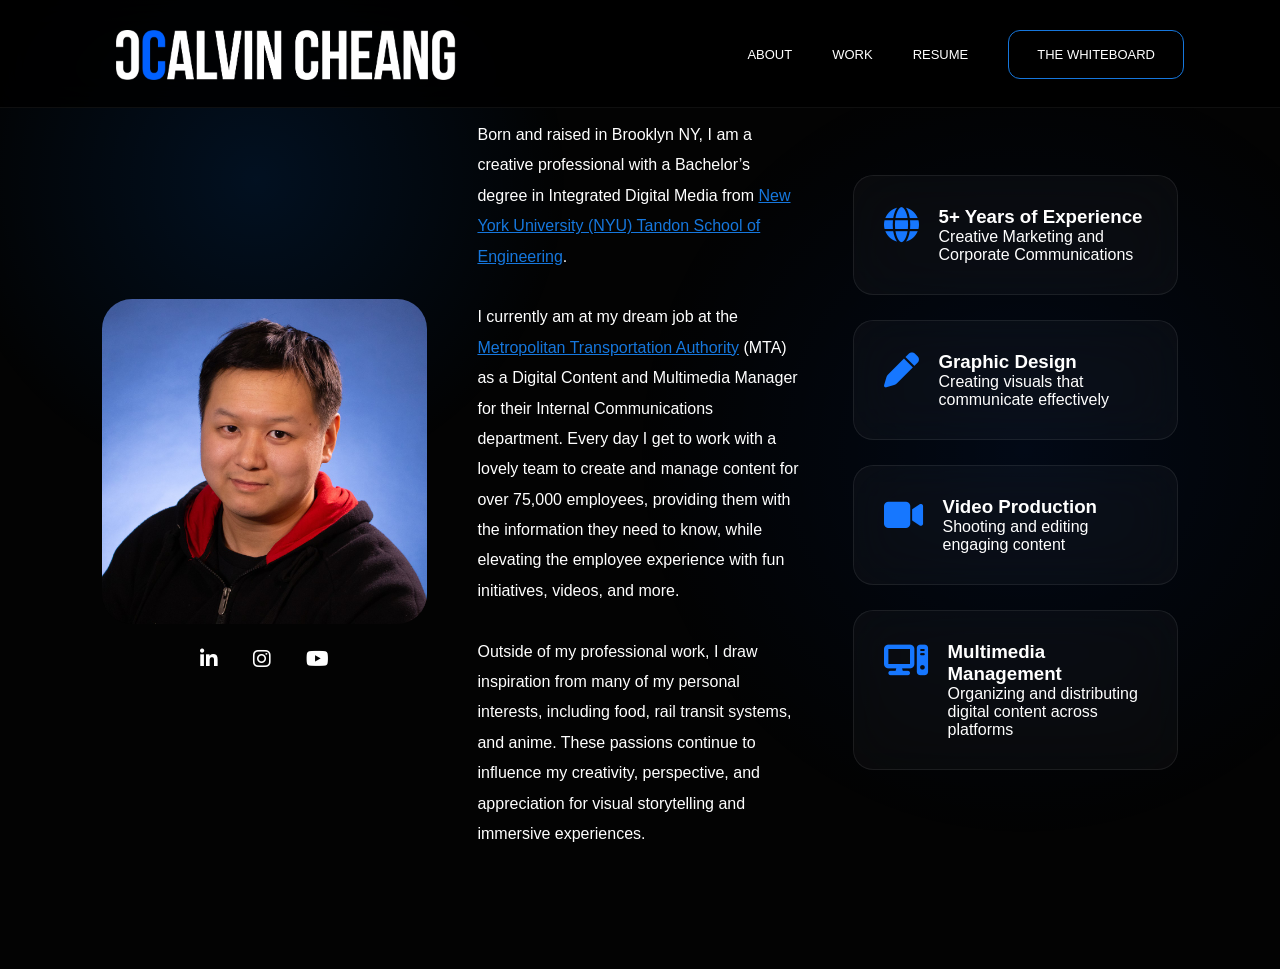
==== about.html @ fa3b91a0 "Add files via upload" ====
<!DOCTYPE html>
<html lang="en">

<meta charset="UTF-8">
<meta name="viewport" content="width=device-width, initial-scale=1.0">

<title>Calvin Cheang</title>

<link rel="preconnect" href="https://fonts.googleapis.com">
<link rel="preconnect" href="https://fonts.gstatic.com" crossorigin>

<link href="https://fonts.googleapis.com/css2?family=Inter:wght@300;400;500;600;700;800&display=swap" rel="stylesheet">

<link
rel="stylesheet"
href="https://cdnjs.cloudflare.com/ajax/libs/font-awesome/6.6.0/css/all.min.css">

<link rel="stylesheet" href="css/style.css">

</head>

<body>

<!-- NAVBAR -->

<header>

<nav>

<div class="logo">
<a href="index.html">
<img src="images/logo long one line transparent.png" class="logo-img"></a>
</div>

<ul>
<li><a href="#about">ABOUT</a></li>
<li><a href="index.html#work">WORK</a></li>
<li><a href="https://drive.google.com/file/d/11ICOUHu10JlSeJQA3CFeK5oZ6VXrpo0Y/view" target="_blank">RESUME</a></li>
<li><a href="#contact" class="nav-btn">THE WHITEBOARD</a></li>
</ul>

<div class="menu-btn">
    <i class="fa-solid fa-bars"></i>
</div>

</nav>

</header>

<section class="about" id="about">
    <div class="about-image">
        <img src="images/IMG_2736-Edit.jpg" alt="Profile">

	<div class="socials-about">
		<a href="https://www.linkedin.com/in/calvincheang" target="_blank"><i class="fa-brands fa-linkedin-in"></i></a>
		<a href="https://www.instagram.com/whiteboardproductions/" target="_blank"><i class="fa-brands fa-instagram"></i></a>
		<a href="https://www.youtube.com/@calv011" target="_blank"><i class="fa-brands fa-youtube"></i></a>
	</div>

    </div>
    <div class="about-content">
        <p>
        Born and raised in Brooklyn NY, I am a creative professional with a Bachelor’s degree in Integrated Digital Media 
	from <a href="https://engineering.nyu.edu/academics/programs/integrated-design-media-bs" class="keep-blue" target="_blank">
	New York University (NYU) Tandon School of Engineering</a>.<br><br>
	I currently am at my dream job at the <a href="https://www.mta.info/" class="keep-blue" target="_blank">Metropolitan Transportation Authority</a> (MTA)
	as a Digital Content and Multimedia Manager for their Internal Communications department. Every day I get to work with a lovely team to 
	create and manage content for over 75,000 employees, providing them with the information they need to know, while elevating the 
	employee experience with fun initiatives, videos, and more.<br><br>
	Outside of my professional work, I draw inspiration from many of my personal interests, including food, rail transit systems, and 
	anime. These passions continue to influence my creativity, perspective, and appreciation for visual storytelling and immersive experiences.
        </p>
    </div>
    <div class="about-services">
        <div class="glass-card">
            <div class="icon">
                <i class="fa-solid fa-globe"></i>
            </div>
            <div>
                <h3>5+ Years of Experience</h3>
                <p>
                    Creative Marketing and Corporate Communications
                </p>
            </div>
        </div>
        <div class="glass-card">
            <div class="icon">
                <i class="fa-solid fa-pen"></i>
            </div>
            <div>
                <h3>Graphic Design</h3>
                <p>
                    Creating visuals that communicate effectively
                </p>
            </div>
        </div>
        <div class="glass-card">
            <div class="icon">
                <i class="fa-solid fa-video"></i>
            </div>
            <div>
                <h3>Video Production</h3>
                <p>
                    Shooting and editing engaging content
                </p>
            </div>
        </div>
        <div class="glass-card">
            <div class="icon">
                <i class="fa-solid fa-computer"></i>
            </div>
            <div>
                <h3>Multimedia Management</h3>
                <p>
                    Organizing and distributing digital content across platforms
                </p>
            </div>
        </div>
    </div>
</section>


</html>
---- css/style.css ----
*{
margin:0;
padding:0;
box-sizing:border-box;
}

html{
scroll-behavior:smooth;
}

body{
font-family:'Proxima Nova',sans-serif;
background:#030303;
color:white;
overflow-x:hidden;
}

body::before{
content:"";
position:fixed;
inset:0;

background:
radial-gradient(circle at 20% 20%,rgba(0,119,255,.12),transparent 25%),
radial-gradient(circle at 80% 50%,rgba(0,90,255,.08),transparent 35%);

z-index:-2;
animation:glow 12s infinite alternate;
}

@keyframes glow{

from{
transform:translateY(0);
}

to{
transform:translateY(-60px);
}

}

/* NAVBAR */

header{
position:fixed;
width:100%;
z-index:1000;
background:rgba(0,0,0,.85);
backdrop-filter:blur(20px);
border-bottom:1px solid rgba(255,255,255,.06);
}

nav{
width:85%;
height:90%;
margin:auto;

display:flex;
justify-content:space-between;
align-items:center;
}

.logo{
font-family:'Proxima Nova',sans-serif;
font-size:28px;
font-weight:800;
}

.logo span{
color:#1677dd;
}

.logo-img{
padding-top:10px;
max-height:100px;
}

nav ul{
display:flex;
list-style:none;
gap:40px;
}

nav a{
text-decoration:none;
color:white;
font-size:13px;
font-weight:500;
transition:.3s;
}

nav a:hover{
color:#1677dd;
}

.nav-btn{
padding:16px 28px;
border:1px solid #1677dd;
border-radius:12px;
}

/* HERO */

.hero{
min-height:100svh;
position:relative;
display:flex;
align-items:center;
padding-left:0;
}

.bg-video{
position:absolute;
width:100%;
height:100%;
object-fit:cover;
z-index:-3;
}

.bg-overlay{
position:absolute;
inset:0;
background:rgba(0,0,0,.75);
z-index:-2;
}

.hero-content{
max-width:60%;
padding-left: 150px;
padding-top: 3%;
}

.subtitle{
letter-spacing:6px;
font-size:14px;
color:#1677dd;
margin-bottom:30px;
}

.hero h1{
font-size:clamp(2.5rem,8vw,6rem);
font-weight:800;
line-height:1.05;
margin-bottom:30px;
}


.hero p{
    font-size:clamp(1rem,2vw,1.25rem);
}

.hero span{
color:#1677dd;
}

.description{
font-size:20px;
color:#b8b8b8;
max-width:650px;
margin-bottom:50px;
line-height:1.8;
}

.hero-buttons{
display:flex;
gap:25px;
align-items:center;
}

.primary-btn{
background:#1677dd;
padding:20px 32px;
border-radius:12px;
color:white;
font-weight:600;
text-decoration:none;
}

.primary-btn i{
margin-left:15px;
}

.secondary-btn{
display:flex;
align-items:center;
gap:15px;
color:white;
text-decoration:none;
}

.secondary-btn i{
font-size:22px;
}

/* SOCIALS */

.socials{
position:absolute;
left:40px;
top:50%;
transform:translateY(-50%);

display:flex;
flex-direction:column;
gap:35px;
}

.socials a{
color:white;
font-size:20px;
transition:.3s;
}

.socials a:hover{
color:#1677dd;
}

.socials-about{
display:flex;
justify-content:center;
padding-top: 20px;
flex-direction:row;
gap:35px;
}

.socials-about a{
color:white;
font-size:20px;
transition:.3s;
}

.socials-about a:hover{
color:#1677dd;
}

/* SCROLL */

.scroll-down{
position:absolute;
bottom:40px;
left:50%;
transform:translateX(-50%);
text-align:center;
color:#fff;
}

.scroll-down p{
font-size:12px;
letter-spacing:2px;
margin-top:15px;
}

.about{
padding:120px 8%;
display:grid;
grid-template-columns:1fr 1fr 1fr;
gap:50px;
align-items:center;
}

.about-image{
position:relative;
}

.about-image img{
width:100%;
border-radius:30px;
}

.experience-card{
position:absolute;
bottom:20px;
right:-40px;
background:rgba(255,255,255,.05);
backdrop-filter:blur(20px);
padding:25px;
border-radius:20px;
border:1px solid rgba(255,255,255,.1);
}

.about-content h2{
font-size:55px;
margin-bottom:25px;
}

.about-content span{
color:#1677dd;
}

.about-content p{
color:#fff;
line-height:1.9;
}

.section-subtitle{
letter-spacing:1px;
color:#1677dd;
margin-bottom:20px;
}

.glass-card{
display:flex;
gap:20px;
padding:30px;
margin-bottom:25px;

background:rgba(255,255,255,.03);

backdrop-filter:blur(25px);

border:1px solid rgba(255,255,255,.08);

border-radius:20px;

transition:.4s;
}

.glass-card:hover{
border-color:#1677ff;
transform:translateY(-5px);
}

.icon{
font-size:35px;
color:#1677ff;
}

#services{
padding:100px 8%;
}

.section-title{
text-align:center;
margin-bottom:80px;
}

.section-title p{
letter-spacing:5px;
color:#1677ff;
}

.section-title h2{
font-size:55px;
}

.services-grid{
display:grid;
grid-template-columns:repeat(4,1fr);
gap:30px;
}

.service-card{
padding:50px 40px;
border-radius:25px;
background:#0d0d0d;
border:1px solid rgba(255,255,255,.08);
transition:.4s;
}

.service-card:hover{
transform:translateY(-10px);
border-color:#1677ff;
}

.service-card i{
font-size:40px;
color:#1677ff;
margin-bottom:25px;
}

.service-card p{
margin-top:20px;
color:#999;
}

.tools-section{
padding:120px 8%;
}

.software-grid{
display:flex;
gap:20px;
margin-top:50px;
flex-wrap:wrap;
}

.software-box{
width:100px;
height:100px;
border-radius:20px;
display:flex;
flex-direction:column;
justify-content:center;
align-items:center;
font-size:32px;
font-weight:700;
}

.software-box span{
font-size:12px;
margin-top:10px;
color:#999;
}

.ps{
border:2px solid #31a8ff;
color:#31a8ff;
}

.ai{
border:2px solid #ff9a00;
color:#ff9a00;
}

.pr{
border:2px solid #9999ff;
color:#9999ff;
}

.ae{
border:2px solid #a259ff;
color:#a259ff;
}

.lr{
border:2px solid #00c8ff;
color:#00c8ff;
}

.au{
border:2px solid #6a6aff;
color:#6a6aff;
}

#work{
padding:120px 8%;
}

.projects-header h2{
font-size:60px;
margin-bottom:60px;
}

.projects-header span{
color:#1677dd;
}

.projects-grid{
display:grid;
grid-template-columns:repeat(4,1fr);
gap:30px;
}

.project{
position:relative;
overflow:hidden;
border-radius:20px;
}

.project img{
width:100%;
height:100%;
display:block;
transition:.6s;
}

.project:hover img{
transform:scale(1.1);
}

.overlay{
position:absolute;
inset:0;
background:linear-gradient(transparent,rgba(0,0,0,.9));

display:flex;
flex-direction:column;
justify-content:flex-end;

padding:30px;
}

.overlay i{
font-size:50px;
margin-bottom:20px;
color:white;
}

#experience{
padding:140px 8%;
}

.experience-container{
background:#0c0c0c;
padding:80px;
padding-left:50px;
border-radius:30px;
display:flex;
justify-content:space-between;
gap:80px;
}

.experience-left{
max-width:400px;
}

.experience-left h2{
font-size:55px;
margin:20px 0;
}

.experience-left span{
color:#1677dd;
}

.timeline{
display:flex;
gap:50px;
align-items:flex-start;
position:relative;
}


.timeline-item{
position:relative;
width:200px;
}

.dot{
width:18px;
height:18px;
border-radius:50%;
background:#1677dd;
margin-bottom:30px;
position:relative;
z-index:2;
}

.active{
box-shadow:
0 0 10px #1677dd,
0 0 30px #1677dd,
0 0 50px #1677dd;
}

.year{
color:#888;
font-size:13px;
margin-bottom:20px;
}

.timeline-item h3{
margin-bottom:15px;
}

.timeline-item p{
color:#999;
}

#contact{
padding:120px 8%;
}

.contact-container{
display:flex;
justify-content:space-between;
align-items:center;
flex-wrap:wrap;
gap:40px;
}

.contact-container i{
color:#1677dd;
margin-right:10px;
}

footer{
padding:40px;
border-top:1px solid rgba(255,255,255,.06);
text-align:center;
color:#777;
}

.reveal{
opacity:0;
transform:translateY(60px);
transition:1s;
}

.reveal.active{
opacity:1;
transform:translateY(0);
}

.lightbox{
position:fixed;
inset:0;
background:rgba(0,0,0,.95);
display:none;
justify-content:center;
align-items:center;
z-index:10000;
}

.lightbox-image{
max-width:90%;
max-height:90%;
border-radius:20px;
}

.close{
position:absolute;
top:30px;
right:50px;
font-size:60px;
cursor:pointer;
}

.menu-btn{
display:none;
cursor:pointer;
font-size:25px;
}

@media(max-width:1200px){

.hero h1{
font-size:70px;
}

.services-grid,
.projects-grid{
grid-template-columns:repeat(2,1fr);
}

.about{
grid-template-columns:1fr;
}

.timeline{
flex-wrap:wrap;
}

}

@media(max-width:1080px){

nav ul{
position:absolute;
top:90px;
left:-100%;
width:100%;
background:#050505;
flex-direction:column;
padding:50px;
transition:.5s;
}

nav ul.show{
left:0;
}

.menu-btn{
display:block;
}

.hero{
padding:0px;
}

.hero-content{
padding-top:20%;
padding-left:7%;
}

.hero h1{
font-size:72px;
}

.projects-grid,
.services-grid{
grid-template-columns:1fr;
}

.socials{
display:none;
}

.experience-container{
flex-direction:column;
}

.contact-container{
flex-direction:column;
align-items:flex-start;
}

}

@media(max-width:768px){
.hero-content{
padding-left:7%;
}

.hero h1{
font-size:50px;
}
}

/* Style for the link's normal state */
a.keep-blue:link {
  color: #1677dd; /* Default browser blue, or use any color you want */
}

/* Style for when the link has been clicked/visited */
a.keep-blue:visited {
  color: #1677dd; /* Keeps the exact same color instead of purple */
}
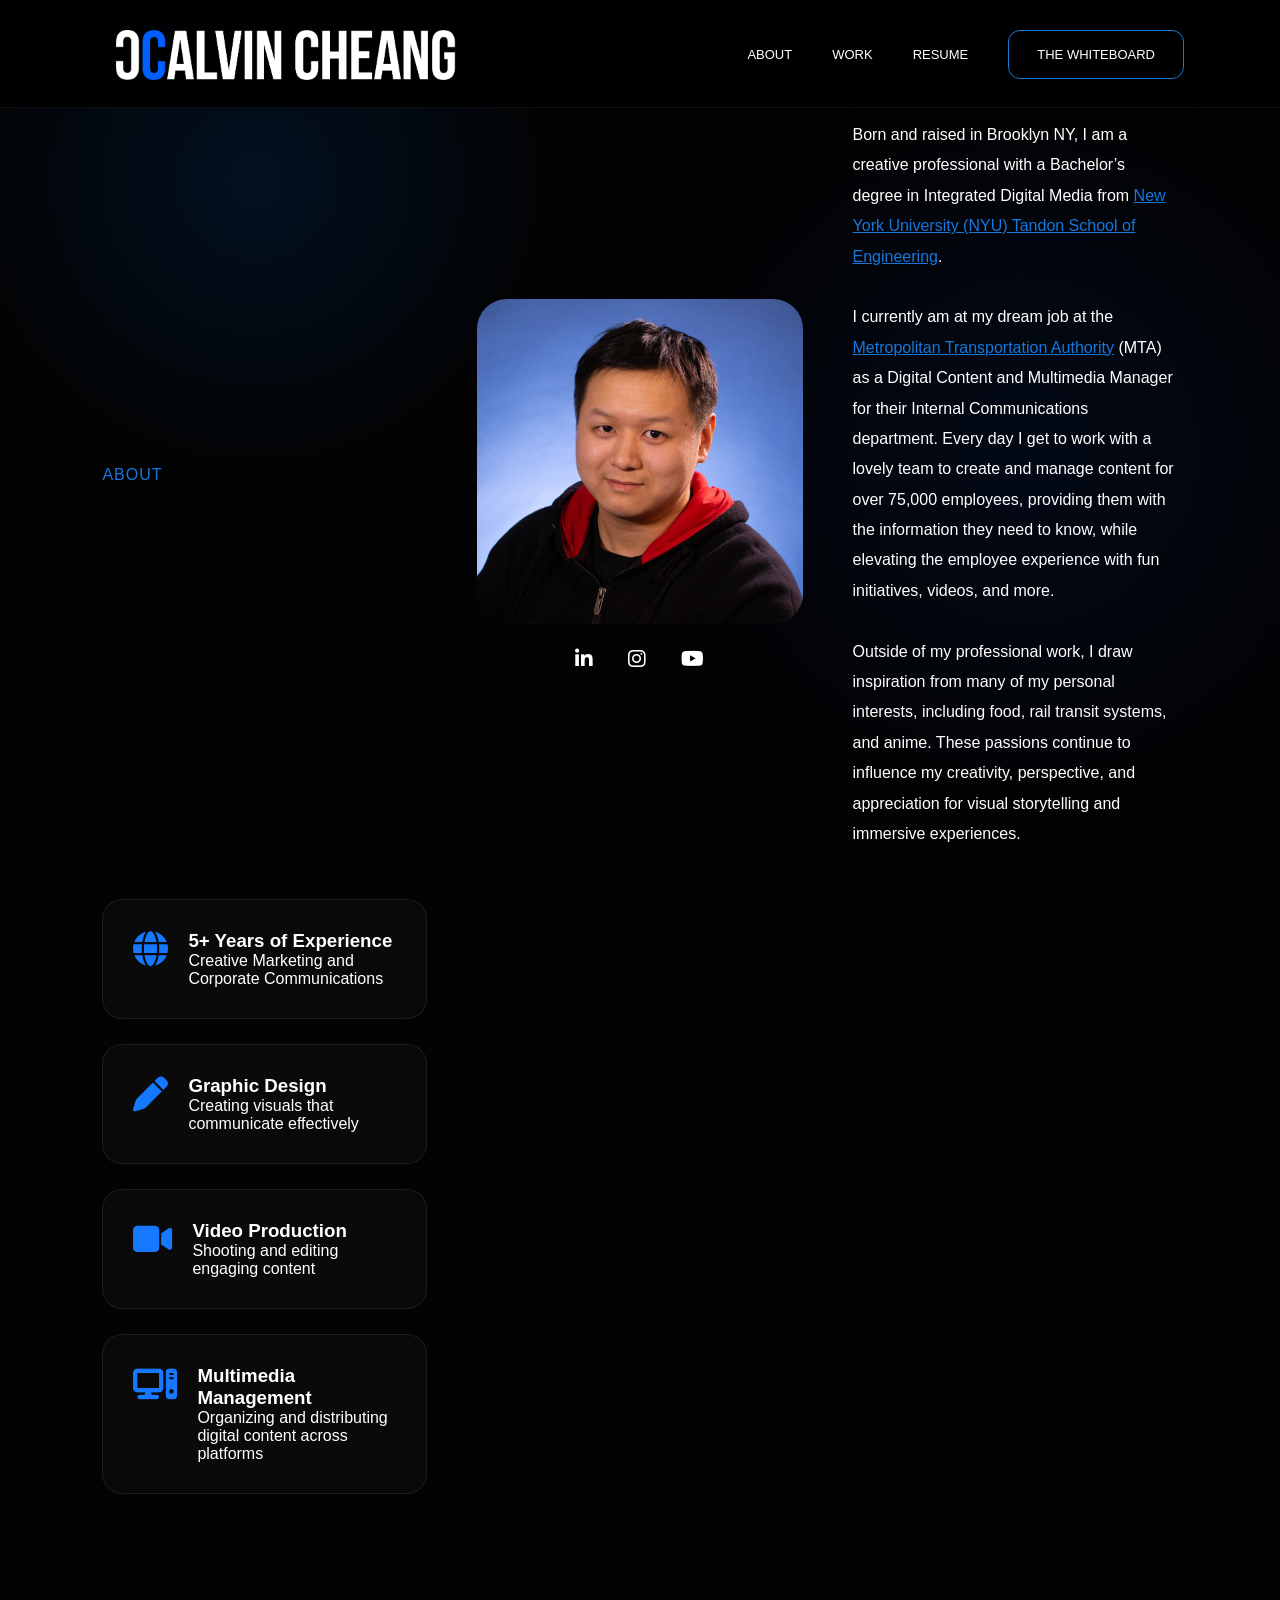
==== commit 483c074d: "Update about.html" ====
--- a/about.html
+++ b/about.html
@@ -1,6 +1,6 @@
 <!DOCTYPE html>
 <html lang="en">
-
+<head>
 <meta charset="UTF-8">
 <meta name="viewport" content="width=device-width, initial-scale=1.0">
 
@@ -34,7 +34,7 @@
 
 <ul>
 <li><a href="#about">ABOUT</a></li>
-<li><a href="index.html#work">WORK</a></li>
+<li><a href="work.html">WORK</a></li>
 <li><a href="https://drive.google.com/file/d/11ICOUHu10JlSeJQA3CFeK5oZ6VXrpo0Y/view" target="_blank">RESUME</a></li>
 <li><a href="#contact" class="nav-btn">THE WHITEBOARD</a></li>
 </ul>
@@ -48,6 +48,9 @@
 </header>
 
 <section class="about" id="about">
+	<div class="about-header">
+		<p class="section-subtitle">ABOUT</p>
+	</div>
     <div class="about-image">
         <img src="images/IMG_2736-Edit.jpg" alt="Profile">
 
@@ -118,6 +121,6 @@
         </div>
     </div>
 </section>
-
-
-</html>+<script src="js/main.js"></script>
+</body>
+</html>
--- a/css/style.css
+++ b/css/style.css
@@ -695,7 +695,6 @@
 flex-direction:column;
 align-items:flex-start;
 }
-
 }
 
 @media(max-width:768px){
@@ -703,9 +702,18 @@
 padding-left:7%;
 }
 
+.logo-img{
+    max-height:80px;
+}
+
 .hero h1{
 font-size:50px;
 }
+
+.menu-btn{
+display:block;
+}
+    
 }
 
 /* Style for the link's normal state */
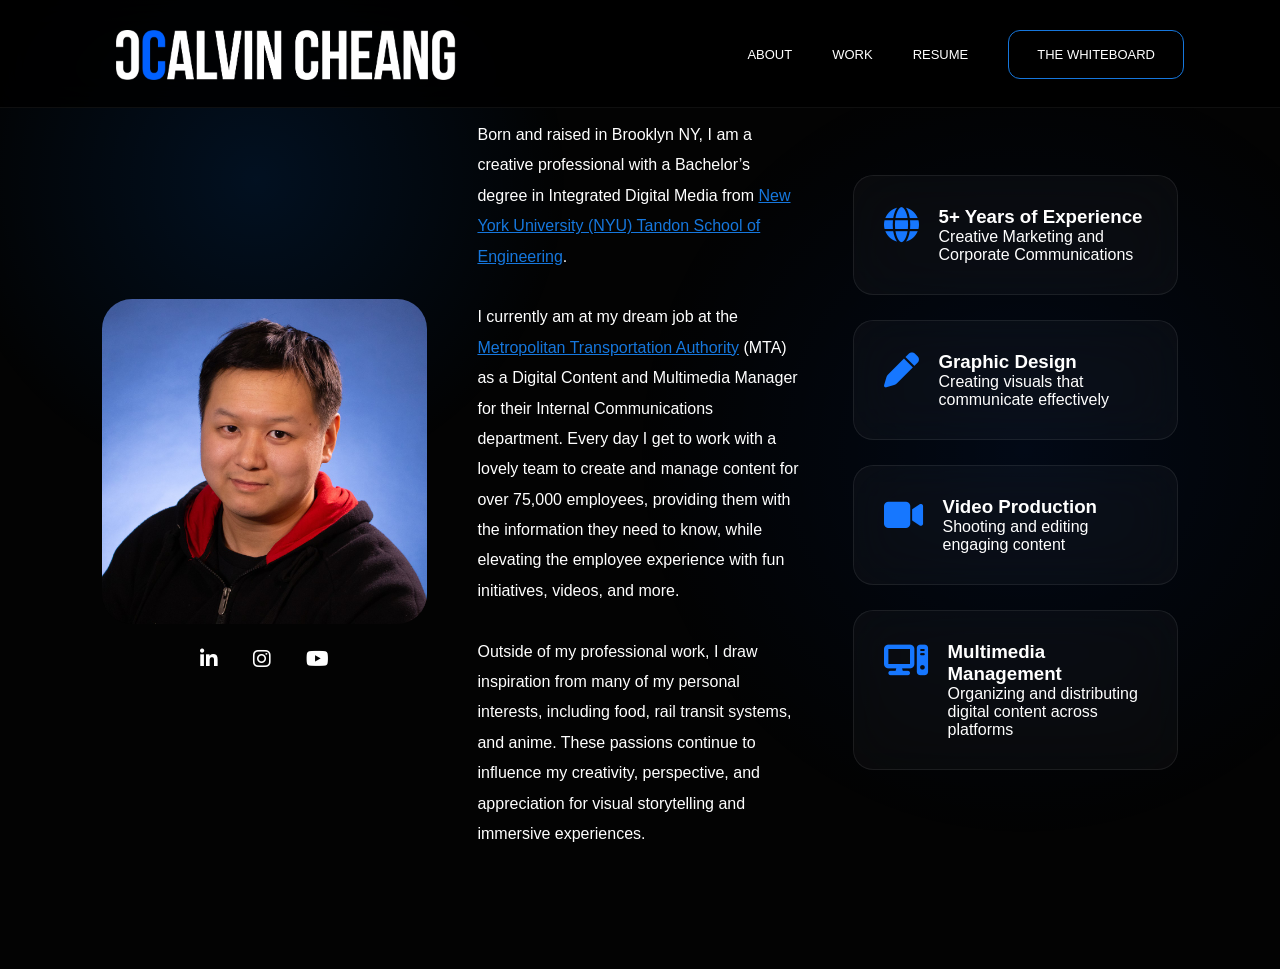
==== commit 1d73bc1a: "Update about.html" ====
--- a/about.html
+++ b/about.html
@@ -48,9 +48,6 @@
 </header>
 
 <section class="about" id="about">
-	<div class="about-header">
-		<p class="section-subtitle">ABOUT</p>
-	</div>
     <div class="about-image">
         <img src="images/IMG_2736-Edit.jpg" alt="Profile">
 
